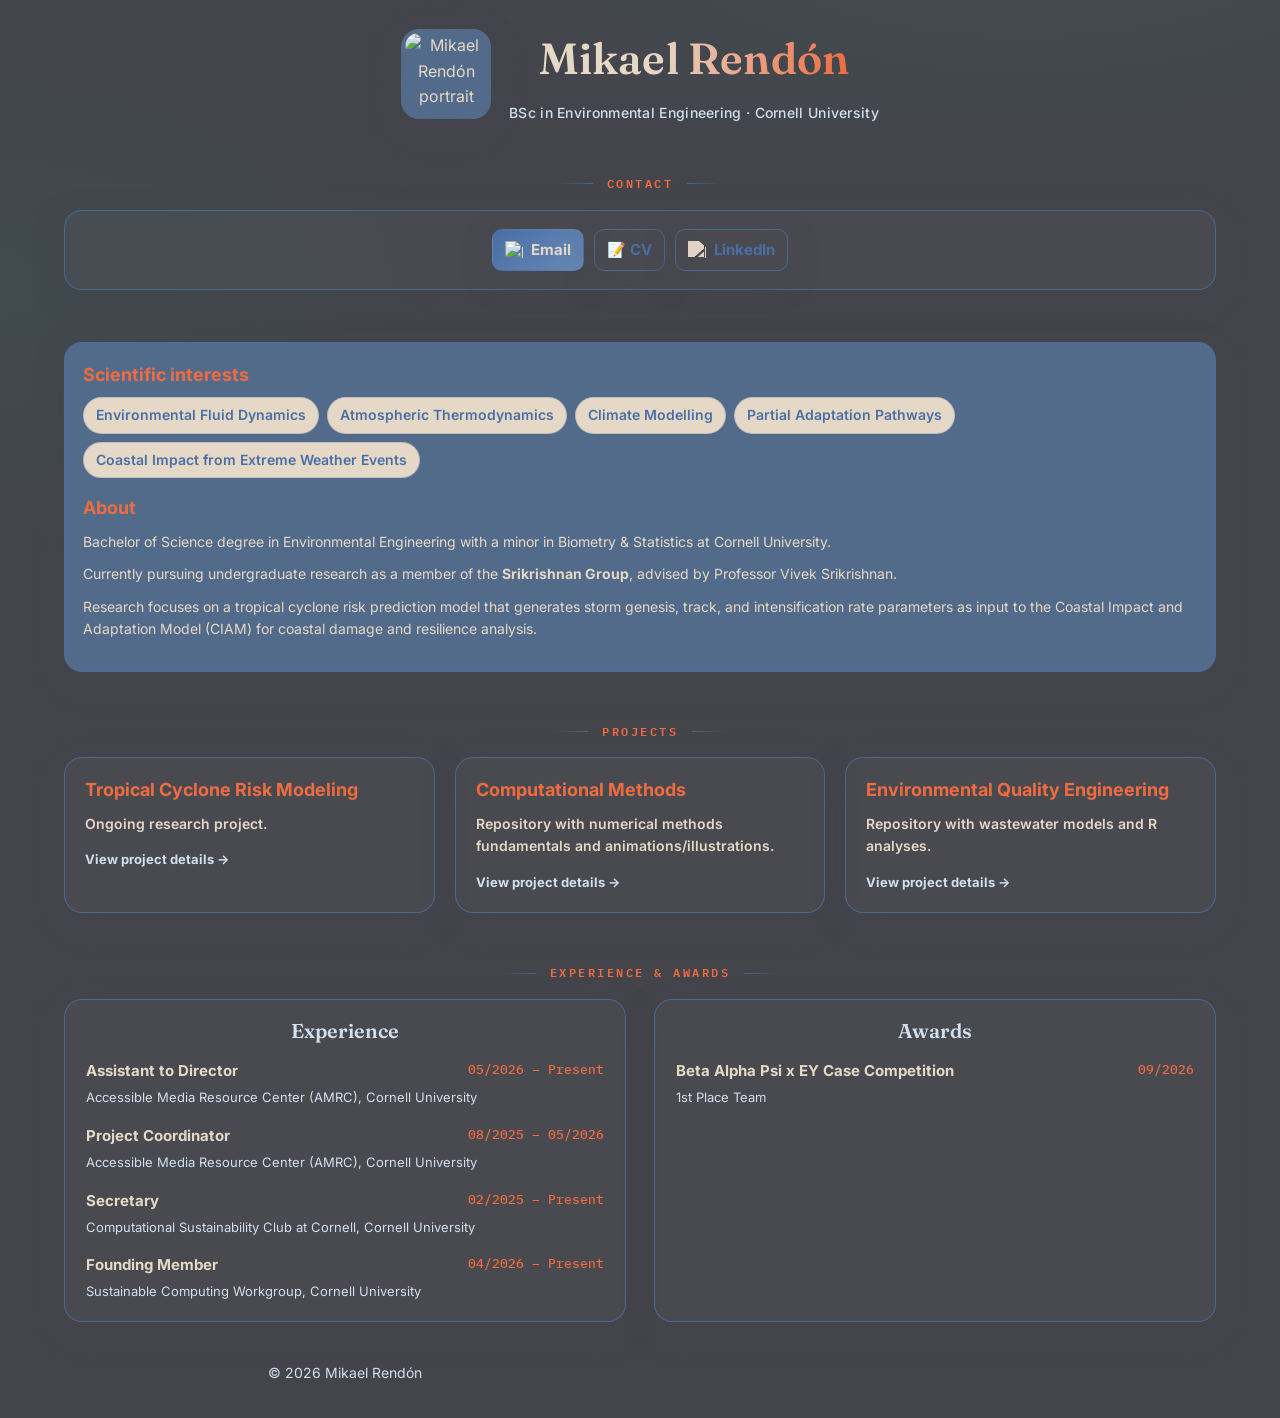
==== index.html @ 7867402b "updated file names and cleared old/useless docs" ====
<!DOCTYPE html>
<html lang="en">
<head>
  <meta charset="utf-8" />
  <meta name="viewport" content="width=device-width, initial-scale=1" />
  <title>Mikael M. Rendón | Resume</title>
  <meta name="description" content="Environmental engineering student at Cornell University focused on environmental systems analysis, data-driven risk modeling, and applied sustainability work." />
  <meta name="theme-color" content="#4a6fa5" media="(prefers-color-scheme: light)">
  <meta name="theme-color" content="#44444b" media="(prefers-color-scheme: dark)">
  <meta property="og:title" content="Mikael M. Rendón | Resume" />
  <meta property="og:description" content="Environmental Engineering student at Cornell University." />
  <meta property="og:type" content="website" />
  <meta property="og:image" content="tile_cayuga.jpg" />
  <link rel="icon" href="data:image/svg+xml,%3Csvg xmlns='http://www.w3.org/2000/svg' viewBox='0 0 100 100'%3E%3Ctext y='0.9em' font-size='82'%3EM%3C/text%3E%3C/svg%3E">

  <link rel="preconnect" href="https://fonts.googleapis.com">
  <link rel="preconnect" href="https://fonts.gstatic.com" crossorigin>
  <link href="https://fonts.googleapis.com/css2?family=Fraunces:opsz,wght@9..144,400;9..144,500;9..144,600&family=Inter:wght@300;400;500;600;800&family=IBM+Plex+Mono:wght@400;500&display=swap" rel="stylesheet">

  <style>
    :root{
      --slate-blue:#4a6fa5;
      --peach:#ef6c41;
      --cream:#e6d8c7;
      --dusty-blue:#d1dfef;
      --graphite:#44444b;
      --bg:var(--graphite);
      --text:var(--cream);
      --muted:var(--dusty-blue);
      --brand:var(--slate-blue);
      --brand-2:var(--peach);
      --gold:var(--peach);
      --card:#536b8b;
      --shadow:0 10px 30px rgba(68,68,75,.45);
      --border:rgba(74,111,165,.8);
      --serif:'Fraunces', Georgia, serif;
      --mono:'IBM Plex Mono', ui-monospace, Menlo, Consolas, monospace;
    }
    *{box-sizing:border-box}
    html{scroll-behavior:smooth}
    body{
      margin:0;
      background:
        radial-gradient(1200px 600px at 80% -10%, rgba(20,184,166,.08), transparent 60%),
        radial-gradient(800px 500px at 0% 20%, rgba(13,148,136,.08), transparent 60%),
        var(--bg);
      color:var(--text);
      font:16px/1.6 'Inter', system-ui, -apple-system, Segoe UI, Roboto, Helvetica, Arial;
    }
    a{color:var(--brand); text-decoration:none; font-weight:600; transition:color .2s ease}
    a:hover{text-decoration:underline; color:var(--slate-blue)}
    .wrap{max-width:1200px; margin:0 auto; padding:24px}

    .skip-link{
      position:absolute; left:12px; top:-48px;
      background:var(--gold); color:#062c2c; font-weight:700;
      padding:10px 16px; border-radius:8px; z-index:100;
      transition:top .2s ease;
    }
    .skip-link:focus{top:12px}

    :focus-visible{outline:2px solid var(--slate-blue); outline-offset:3px; border-radius:4px}

    @media (prefers-reduced-motion: reduce){
      html{scroll-behavior:auto}
      *{animation-duration:.01ms !important; animation-iteration-count:1 !important; transition-duration:.01ms !important;}
    }

    /* ===== Header ===== */
    header{
      display:flex;
      justify-content:center;
      align-items:center;
      margin-bottom:28px;
      text-align:center;
    }
    .brand{
      display:flex;
      align-items:center;
      gap:18px;
      flex-wrap:wrap;
      justify-content:center;
    }
    .brand img{
      width:90px;
      height:90px;
      border-radius:18px;
      object-fit:contain;
      background:var(--card);
      box-shadow:var(--shadow);
      padding:4px;
    }
    h1{
      font-family:var(--serif);
      font-size:clamp(30px,3.4vw,46px);
      margin:0;
      font-weight:600;
      letter-spacing:.2px;
      background:linear-gradient(100deg, var(--text) 40%, var(--brand-2) 90%);
      -webkit-background-clip:text;
      background-clip:text;
      -webkit-text-fill-color:transparent;
    }
    .sub{
      margin:8px 0 0;
      color:var(--muted);
      font-weight:500;
      font-size:14px;
      letter-spacing:.3px;
    }

    /* ===== Buttons / links ===== */
    nav{
      display:flex;
      gap:10px;
      flex-wrap:wrap;
      white-space:nowrap;
      justify-content:center;
    }
    .btn{
      display:inline-flex;
      align-items:center;
      gap:8px;
      padding:8px 12px;
      border-radius:10px;
      border:1px solid transparent;
      background:linear-gradient(135deg, var(--slate-blue), #6888b5);
      color:var(--cream);
      font-weight:700;
      box-shadow:var(--shadow);
      font-size:15px;
      transition:transform .2s ease, box-shadow .2s ease, filter .2s ease, background .2s ease;
    }
    .btn:hover{ transform:translateY(-2px); text-decoration:none; filter:brightness(1.08); box-shadow:0 14px 30px rgba(74,111,165,.35); }
    .btn.secondary{
      background:transparent;
      color:var(--brand);
      border:1px solid rgba(74,111,165,.8);
    }
    .btn.secondary:hover{background:rgba(74,111,165,.18)}
    .icon{
      width:18px;
      height:18px;
      display:inline-block;
      vertical-align:middle;
    }
    .linkedin-icon{
      width:18px;
      height:18px;
      filter:brightness(0) saturate(100%) invert(88%) sepia(13%) saturate(258%) hue-rotate(348deg) brightness(97%) contrast(88%);
    }
    .cornell-badge{width:20px; height:20px; display:inline-block}
    .cornell-badge svg{display:block}

    /* ===== Section headings ===== */
    h2{
      font:600 12px/1.3 var(--mono), monospace;
      margin:0 0 18px;
      letter-spacing:2.5px;
      text-transform:uppercase;
      color:var(--gold);
      text-align:center;
      display:flex;
      align-items:center;
      justify-content:center;
      gap:14px;
    }
    h2::before, h2::after{
      content:'';
      height:1px;
      width:36px;
      background:linear-gradient(90deg, transparent, var(--border));
    }
    h2::after{ background:linear-gradient(90deg, var(--border), transparent); }

    section{margin-top:52px; scroll-margin-top:90px}

    /* ===== Cards ===== */
    .card{
      background:rgba(255,255,255,.03);
      border:1px solid var(--border);
      border-radius:18px;
      padding:18px 20px;
      box-shadow:var(--shadow);
      text-align:center;
      transition:transform .35s ease, border-color .35s ease, box-shadow .35s ease;
    }

    /* ===== Scroll-reveal ===== */
    .reveal{
      opacity:0;
      transform:translateY(18px);
      transition:opacity .7s ease, transform .7s ease;
    }
    .reveal.is-visible{ opacity:1; transform:translateY(0); }

    /* ===== Sticky section nav ===== */
    .quicknav{
      position:fixed; top:16px; left:50%; z-index:50;
      display:flex; justify-content:center; gap:4px;
      flex-wrap:wrap;
      max-width:min(92vw, 620px);
      padding:10px 14px;
      border-radius:999px;
      background:rgba(6,44,44,.7);
      backdrop-filter:blur(10px);
      -webkit-backdrop-filter:blur(10px);
      border:1px solid var(--border);
      box-shadow:var(--shadow);
      opacity:0;
      transform:translate(-50%,-14px);
      transition:opacity .3s ease, transform .3s ease;
      pointer-events:none;
    }
    .quicknav.is-shown{ opacity:1; transform:translate(-50%,0); pointer-events:auto; }
    .quicknav a{
      font:600 12px/1 'Inter', sans-serif;
      color:var(--muted);
      padding:8px 12px;
      border-radius:999px;
      transition:background .2s ease, color .2s ease;
      text-decoration:none;
    }
    .quicknav a:hover, .quicknav a:focus-visible{
      background:rgba(74,111,165,.22);
      color:var(--text);
      text-decoration:none;
    }

    .back-to-top{
      position:fixed; right:20px; bottom:20px; z-index:50;
      width:44px; height:44px;
      display:flex; align-items:center; justify-content:center;
      border-radius:50%;
      background:linear-gradient(180deg, var(--brand), var(--brand-2));
      color:#fff; font-size:18px;
      box-shadow:var(--shadow);
      border:none; cursor:pointer;
      opacity:0; transform:translateY(10px) scale(.9);
      transition:opacity .3s ease, transform .3s ease;
      pointer-events:none;
    }
    .back-to-top.is-shown{ opacity:1; transform:translateY(0) scale(1); pointer-events:auto; }
    .back-to-top:hover{ filter:brightness(1.1) }

    /* ===== Main layout (hero) ===== */
    .hero{
      display:grid;
      grid-template-columns:1fr 1fr;
      gap:32px;
      align-items:stretch;
      margin-top:30px;
    }
    .figure{
      border-radius:22px;
      overflow:hidden;
      box-shadow:var(--shadow);
      border:1px solid var(--border);
    }
    .figure img{
      width:100%;
      height:100%;
      object-fit:cover;
      display:block;
      transition:transform .6s ease;
    }
    .figure:hover img{ transform:scale(1.04); }

    .info-card{
      background:var(--card);
      border-radius:18px;
      padding:18px 18px 20px;
      box-shadow:var(--shadow);
      display:flex;
      flex-direction:column;
      gap:16px;
      border:1px solid var(--border);
    }
    .info-card h3{
      margin:0 0 8px;
      color:var(--peach);
      font-weight:700;
      font-size:18px;
    }
    .keyword-list{
      display:flex;
      flex-wrap:wrap;
      gap:8px;
    }
    .pill{
      padding:6px 12px;
      border-radius:999px;
      background:var(--cream);
      color:var(--slate-blue);
      font-weight:600;
      font-size:14px;
      border:1px solid rgba(74,111,165,.25);
      transition:background .2s ease, transform .2s ease;
    }
    .pill:hover{ background:#f6efe8; transform:translateY(-1px); }
    .about-text p{
      margin:0 0 10px;
      font-size:14px;
      color:var(--cream);
    }

    /* ===== Publications block ===== */
    .pub-list{
      list-style:none;
      padding:0;
      margin:0;
      display:flex;
      flex-direction:column;
      gap:16px;
      text-align:left;
    }
    .pub-item{
      padding:14px 16px;
      border-radius:14px;
      background:rgba(255,255,255,.02);
      border:1px dashed var(--border);
      transition:border-color .25s ease, background .25s ease;
    }
    .pub-item:hover, .cv-item:hover{
      border-color:rgba(74,111,165,.8);
      background:rgba(74,111,165,.08);
    }
    .cv-top{
      display:flex;
      justify-content:space-between;
      gap:12px;
      flex-wrap:wrap;
    }
    .cv-role{
      font-weight:700;
      font-size:15px;
    }
    .cv-date{
      color:var(--gold);
      font-size:12.5px;
      font-weight:500;
      font-family:var(--mono);
      white-space:nowrap;
    }
    .cv-org{
      margin-top:4px;
      font-size:13px;
      color:var(--muted);
    }
    .cv-title{
      margin-top:8px;
      font-weight:600;
      font-size:14px;
    }
    .cv-note{
      margin-top:6px;
      font-size:13px;
      word-break:break-all;
    }

    .footer{
      text-align:center;
      margin:40px 0 10px;
      color:var(--muted);
      font-size:14px;
    }

    /* ===== Experience & Awards two-column layout ===== */
    .cv-grid{
      display:grid;
      grid-template-columns:1fr 1fr;
      gap:28px;
      margin-top:16px;
    }
    .cv-section{
      background:rgba(255,255,255,.03);
      border:1px solid var(--border);
      border-radius:18px;
      padding:18px 20px;
      box-shadow:var(--shadow);
      transition:border-color .35s ease;
    }
    .cv-section:hover{ border-color:rgba(74,111,165,.9); }
    .cv-list{
      list-style:none;
      padding:0;
      margin:0;
      display:flex;
      flex-direction:column;
      gap:14px;
    }
    .cv-item{
      padding:8px 10px;
      margin:-8px -10px;
      border-radius:12px;
      border:1px solid transparent;
      transition:border-color .25s ease, background .25s ease;
    }
    .subhead{
      margin:0 0 14px;
      font-family:var(--serif);
      font:600 20px/1.3 var(--serif);
      color:var(--muted);
      text-align:center;
    }

    .avatar{
      width:92px;
      height:92px;
      border-radius:50%;
      display:flex;
      align-items:center;
      justify-content:center;
      background:linear-gradient(135deg, var(--slate-blue), rgba(74,111,165,.7));
      color:var(--cream);
      font-family:var(--serif);
      font-size:42px;
      font-weight:700;
      box-shadow:var(--shadow);
      border:1px solid rgba(74,111,165,.8);
    }
    .contact-detail{
      margin-top:18px;
      font-size:14px;
      color:var(--muted);
      text-align:center;
    }
    .resume-row{
      display:flex;
      justify-content:space-between;
      gap:16px;
      align-items:flex-start;
      flex-wrap:wrap;
      margin-bottom:10px;
    }
    .resume-row strong{ color:var(--text); }
    .resume-list{
      margin:0;
      padding-left:20px;
      color:var(--text);
    }
    .resume-list li{ margin:8px 0; }
    .project-grid{
      display:grid;
      grid-template-columns:repeat(auto-fit, minmax(min(100%, 280px), 1fr));
      gap:20px;
    }
    .project-card{
      display:block;
      background:rgba(255,255,255,.03);
      border:1px solid var(--border);
      border-radius:18px;
      padding:18px 20px;
      box-shadow:var(--shadow);
      text-align:left;
      color:var(--text);
      text-decoration:none;
      transition:border-color .25s ease, background .25s ease;
    }
    .project-card:hover, .project-card:focus-visible{
      border-color:var(--slate-blue);
      background:rgba(74,111,165,.08);
      color:var(--text);
      text-decoration:none;
    }
    .project-card h3{
      margin:0 0 8px;
      color:var(--peach);
      font-size:18px;
    }
    .project-card p{
      margin:0;
      color:var(--cream);
      font-size:14px;
    }
    .project-card .project-link{
      display:inline-block;
      margin-top:14px;
      color:var(--dusty-blue);
      font-size:13px;
      font-weight:700;
    }
    .mini-tag{
      display:inline-block;
      padding:6px 10px;
      border-radius:999px;
      background:rgba(74,111,165,.18);
      color:var(--slate-blue);
      border:1px solid rgba(74,111,165,.6);
      font-size:12px;
      font-weight:700;
      letter-spacing:.08em;
      text-transform:uppercase;
      margin-bottom:8px;
    }

    @media (max-width:900px){
      .hero{grid-template-columns:1fr}
      .cv-top{flex-direction:column}
      .cv-grid{grid-template-columns:1fr}
      .resume-row{flex-direction:column; align-items:flex-start}
    }
  </style>
</head>

<body>
  <a class="skip-link" href="#main">Skip to content</a>

  <nav class="quicknav" id="quicknav" aria-label="Section navigation">
    <a href="#top">Top</a>
    <a href="#contact">Contact</a>
    <a href="#about">About</a>
    <a href="#projects">Projects</a>
    <!--<a href="#publications">Publications</a>-->
    <a href="#cv">Experience</a>
    <!--<a href="#talks">Talks</a>-->
  </nav>

  <div class="wrap" id="main">

    <!-- Centered header -->
    <header id="top">
      <div class="brand">
        <img src="tile_nola.jpg" alt="Mikael Rendón portrait">
        <div>
          <h1>Mikael Rendón</h1>
          <p class="sub">
            BSc in Environmental Engineering · Cornell University
          </p>
        </div>
      </div>
    </header>

    <!-- Contact & useful links -->
    <section aria-label="Contact and useful links" id="contact">
      <h2>Contact</h2>
      <div class="card">
        <nav>
          <a class="btn" href="mailto:mm3446@cornell.edu">
            <img class="icon" src="https://cdn.simpleicons.org/gmail/FFFFFF" alt="Email"> Email
          </a>
          <a class="btn secondary" href="./MikaelMRendon_Resume2026.pdf.pdf" target="_blank" rel="noopener">📝 CV</a>
          <!--<a class="btn secondary" href="https://scholar.google.com/citations?user=1HS5D3MAAAAJ&hl=en" target="_blank" rel="noopener">
            <img class="icon" src="https://cdn.simpleicons.org/googlescholar/0d9488" alt="Scholar"> Scholar-->
          </a>
          <!--<a class="btn secondary" href="https://orcid.org/0000-0002-5926-7119" target="_blank" rel="noopener">
            <img class="icon" src="https://cdn.simpleicons.org/orcid/A6CE39" alt="ORCID"> ORCID-->
          </a>
          <a class="btn secondary" href="https://www.linkedin.com/in/mikael-rendon-625943254/" target="_blank" rel="noopener">
            <img class="linkedin-icon" src="https://cdn.jsdelivr.net/npm/simple-icons@v9/icons/linkedin.svg" alt="LinkedIn"> LinkedIn
          </a>
        
</nav>
      </div>
    </section>

    <section class="reveal" id="about">
      <div class="info-card">
        <div>
          <h3> Scientific interests</h3>
          <div class="keyword-list">
            <span class="pill">Environmental Fluid Dynamics</span>
            <span class="pill">Atmospheric Thermodynamics</span>
            <span class="pill">Climate Modelling</span>
            <span class="pill">Partial Adaptation Pathways</span>
            <span class="pill">Coastal Impact from Extreme Weather Events</span>
          </div>
        </div>

        <div class="about-text">
          <h3> About</h3>
          <p>
            Bachelor of Science degree in Environmental Engineering with a minor in Biometry & Statistics at Cornell University.
          </p>
          <p>
            Currently pursuing undergraduate research as a member of the
            <strong>Srikrishnan Group</strong>, advised by Professor Vivek Srikrishnan.
          </p>
          <p>
            Research focuses on a tropical cyclone risk prediction model that 
            generates storm genesis, track, and intensification rate parameters as input 
            to the Coastal Impact and Adaptation Model (CIAM) for coastal damage and resilience analysis.
          </p>
        </div>
      </div>
    </section>

    <section class="reveal" id="projects">
      <h2>Projects</h2>
      <div class="project-grid">
        <a class="project-card" href="projects/tropical-cyclone-risk-modeling.html">
          <h3>Tropical Cyclone Risk Modeling</h3>
          <p>Ongoing research project.</p>
          <span class="project-link">View project details →</span>
        </a>
        <a class="project-card" href="projects/computational-methods.html">
          <h3>Computational Methods</h3>
          <p>Repository with numerical methods fundamentals and animations/illustrations.</p>
          <span class="project-link">View project details →</span>
        </a>
        <a class="project-card" href="projects/environmental-quality-engineering.html">
          <h3>Environmental Quality Engineering</h3>
          <p>Repository with wastewater models and R analyses.</p>
          <span class="project-link">View project details →</span>
        </a>
      </div>
    </section>

    <!-- 📚 Publications (Full width) -->
    <!--<section class="reveal" id="publications">
      <h2>Publications</h2>
      <div class="card">
        <ul class="pub-list">

          <li class="pub-item">
            <div class="cv-top">
              <span class="cv-role">Published — Journal of Physical Oceanography </span>
              <span class="cv-date">03/2026</span>
            </div>
            <div class="cv-org">AMS · JPO</div>
            <div class="cv-title">
              Formation and evolution of turbulence in convectively unstable internal solitary waves of depression
              shoaling over gentle slopes in the South China Sea
            </div>
            <div class="cv-note">
              <a href="https://doi.org/10.1175/JPO-D-24-0181.1" target="_blank" rel="noopener">
                https://doi.org/10.1175/JPO-D-24-0181.1
              </a>
            </div>
          </li>

          <li class="pub-item">
            <div class="cv-top">
              <span class="cv-role">Published — Ocean Dynamics</span>
              <span class="cv-date">04/2026</span>
            </div>
            <div class="cv-org">Ocean Dynamics · Springer Nature</div>
            <div class="cv-title">
              Eulerian and Lagrangian characterization of a high-amplitude convectively unstable
              shoaling internal solitary wave
            </div>
            <div class="cv-note">
              <a href="https://link.springer.com/article/10.1007/s10236-026-01805-8" target="_blank" rel="noopener">
                https://doi.org/10.1007/s10236-026-01805-8
              </a>
            </div>
          </li>

          <li class="pub-item">
            <div class="cv-top">
              <span class="cv-role">Published — Cornell Theses and Dissertations</span>
              <span class="cv-date">05/2026</span>
            </div>
            <div class="cv-org">Cornell eCommons Library · Proquest</div>
            <div class="cv-title">
            Subsurface instabilities as pathways to turbulence formation and transport within internal solitary waves of depression shoaling over gentle slopes
	    </div>
            <div class="cv-note">
              <a href="https://www.proquest.com/docview/3355068618/240021914AF4591PQ/1?accountid=16330&sourcetype=Dissertations%20&%20Theses" target="_blank" rel="noopener">
                https://www.proquest.com/docview/3355068618/240021914AF4591PQ/1?accountid=16330&sourcetype=Dissertations%20&%20Theses
              </a>
            </div>
          </li>

        </ul>
      </div>
    </section>-->
    
    <!-- ===================== EXPERIENCE & AWARDS ===================== -->
    <section id="cv" class="reveal">
     <h2>Experience &amp; Awards</h2>

      <div class="cv-grid">

        <!-- EXPERIENCE (LEFT) -->
        <div class="cv-section" id="experience">
          <h3 class="subhead">Experience</h3>
          <ul class="cv-list">

            <li class="cv-item">
              <div class="cv-top">
                <span class="cv-role">Assistant to Director</span>
                <span class="cv-date">05/2026 – Present</span>
              </div>
              <div class="cv-org">
                Accessible Media Resource Center (AMRC), Cornell University
              </div>
            </li>

            <li class="cv-item">
              <div class="cv-top">
                <span class="cv-role">Project Coordinator</span>
                <span class="cv-date">08/2025 – 05/2026</span>
              </div>
              <div class="cv-org">
                Accessible Media Resource Center (AMRC), Cornell University
              </div>
            </li>

            <li class="cv-item">
              <div class="cv-top">
                <span class="cv-role">Secretary</span>
                <span class="cv-date">02/2025 – Present</span>
              </div>
              <div class="cv-org">Computational Sustainability Club at Cornell, Cornell University</div>
            </li>

            <li class="cv-item">
              <div class="cv-top">
                <span class="cv-role">Founding Member</span>
                <span class="cv-date">04/2026 – Present</span>
              </div>
              <div class="cv-org">Sustainable Computing Workgroup, Cornell University</div>
            </li>
          </ul>
        </div>

        <!-- AWARDS (RIGHT) -->
        <div class="cv-section" id="awards">
          <h3 class="subhead">Awards</h3>
          <ul class="cv-list">

              <li class="cv-item">
              <div class="cv-top">
                <span class="cv-role">Beta Alpha Psi x EY Case Competition </span>
                <span class="cv-date">09/2026</span>
              </div>
              <div class="cv-org">1st Place Team</div>
            </li>
          </ul>
        </div>

      </div>
    </section>
    
    <!-- PRESENTATIONS (span both columns) -->
    
<!--<div class="cv-section span-2 reveal" id="talks" style="margin-top:24px;">
  <h3 class="subhead">Invited Talks &amp; Conference Presentations</h3>

  <ul class="cv-list">

    <li class="cv-item">
      <div class="cv-top">
        <span class="cv-role">
          Presentation — 16th Graduate Research Symposium, CEE, Cornell University
        </span>
        <span class="cv-date">03/2026</span>
      </div>
      <div class="cv-org">Ithaca, N.Y., USA</div>
    </li>

    <li class="cv-item">
      <div class="cv-top">
        <span class="cv-role">
          Poster — American Geophysical Union, Ocean Sciences Meeting
        </span>
        <span class="cv-date">02/2026</span>
      </div>
      <div class="cv-org">Glasgow, Scotland, UK</div>
      <div class="cv-note">Session PS24C-1754</div>
    </li>

    <li class="cv-item">
      <div class="cv-top">
        <span class="cv-role">
          Invited Talk — Interinstitutional Postgraduate Program NKUA–HCMR
        </span>
        <span class="cv-date">07/2024</span>
      </div>
      <div class="cv-org">Department of Physics, Athens, Greece</div>
      <div class="cv-note">
        “Pathways to turbulence formation in high-amplitude internal solitary waves of
        depression shoaling over gentle slopes.”
        <a href="https://oceanography.geol.uoa.gr/anakoinoseis_kai_ekdiloseis/proboli_anakoinosis/prosklisi_se_seminario_yd_tilemachos_mpolioydakis/"
           target="_blank" rel="noopener">Announcement link</a>
      </div>
    </li>

    <li class="cv-item">
      <div class="cv-top">
        <span class="cv-role">
          Poster — Fluid Dynamics of Sustainability and the Environment (FDSE)
        </span>
        <span class="cv-date">05/2024</span>
      </div>
      <div class="cv-org">École Polytechnique, Paris, France</div>
      <div class="cv-note">
        <a href="http://fdse.org" target="_blank" rel="noopener">fdse.org</a>
      </div>
    </li>

    <li class="cv-item">
      <div class="cv-top">
        <span class="cv-role">
          Poster — American Geophysical Union, Ocean Sciences Meeting
        </span>
        <span class="cv-date">02/2024</span>
      </div>
      <div class="cv-org">New Orleans, Louisiana, USA</div>
      <div class="cv-note">
        <a href="https://agu.confex.com/agu/OSM24/meetingapp.cgi/Person/1469507"
           target="_blank" rel="noopener">AGU profile</a>
      </div>
    </li>

    <li class="cv-item">
      <div class="cv-top">
        <span class="cv-role">
          Presentation — APS DFD 76th Annual Meeting
        </span>
        <span class="cv-date">11/2023</span>
      </div>
      <div class="cv-org">Washington, D.C., USA</div>
      <div class="cv-note">
        <a href="https://meetings.aps.org/Meeting/DFD23/Session/T44"
           target="_blank" rel="noopener">Session T44</a>
      </div>
    </li>

    <li class="cv-item">
      <div class="cv-top">
        <span class="cv-role">
          Presentation — APS DFD 75th Annual Meeting
        </span>
        <span class="cv-date">11/2022</span>
      </div>
      <div class="cv-org">Indianapolis, Indiana, USA</div>
      <div class="cv-note">
        <a href="https://meetings.aps.org/Meeting/DFD22/Session/L27.2"
           target="_blank" rel="noopener">Session L27.2</a>
      </div>
    </li>

    <li class="cv-item">
      <div class="cv-top">
        <span class="cv-role">
          Poster — 9th International Symposium on Stratified Flows
        </span>
        <span class="cv-date">08/2022</span>
      </div>
      <div class="cv-org">Cambridge, UK</div>
      <div class="cv-note">
        <a href="https://www.damtp.cam.ac.uk/events/issf2022/"
           target="_blank" rel="noopener">Conference page</a>
      </div>
    </li>

  </ul>
</div>-->

<div style="display:grid; grid-template-columns:1fr 1fr; gap:28px;">

       <!-- HPC --><!--
      <div class="cv-section" id="hpc" style="margin-top:20px;">
        <h3 class="subhead">Approved High-Performance-Computing Proposals</h3>
        <ul class="cv-list">

          <li class="cv-item">
            <span class="cv-date">09/2024</span>
            <div class="cv-role">
              Maximize Project — NSF supported ACCESS Allocations (USA)
            </div>
            <div class="cv-org">Role: Co-PI</div>
            <div class="cv-note">Amount: 6.5M Service Units</div>
          </li>

          <li class="cv-item">
            <span class="cv-date">03/2021</span>
            <div class="cv-role">
              Preparation/Development Projects — GRNET HPC System A.R.I.S. (Greece)
            </div>
            <div class="cv-org">Role: Co-PI</div>
            <div class="cv-note">Amount: 200K Service Units</div>
          </li>

        </ul>
      </div>
-->
      <!-- TRAINING --><!--
      <div class="cv-section" id="training" style="margin-top:20px;">
        <h3 class="subhead">Additional Training</h3>
        <ul class="cv-list">

          <li class="cv-item">
            <span class="cv-date">05/2024</span>
            <div class="cv-role">
              Fluid Dynamics of Sustainability and the Environment — Summer School
            </div>
            <div class="cv-org">École Polytechnique, Paris, France</div>
            <div class="cv-note">
              <a href="http://fdse.org" target="_blank" rel="noopener">http://fdse.org</a>
            </div>
          </li>

          <li class="cv-item">
            <span class="cv-date">12/2020</span>
            <div class="cv-role">Efficient Use of HPC Systems</div>
            <div class="cv-org">GRNET PRACE Training Center</div>
          </li>

          <li class="cv-item">
            <span class="cv-date">11/2020</span>
            <div class="cv-role">Introduction to Parallel Programming</div>
            <div class="cv-org">GRNET PRACE Training Center</div>
          </li>

          <li class="cv-item">
            <span class="cv-date">10/2018</span>
            <div class="cv-role">Hellenic Physics Union Summer School</div>
            <div class="cv-org">Aegina, Greece</div>
          </li>

          <li class="cv-item">
            <span class="cv-date">07/2018</span>
            <div class="cv-role">
              25th Summer School-Conference: Dynamical Systems &amp; Complexity
            </div>
            <div class="cv-org">NCSR Demokritos · Athens, Greece</div>
          </li>

        </ul>
      </div>
    </div>
  </section>-->
  
  <!-- =================== END CV GRID =================== -->



    <footer class="footer">
      © <span id="year-span">2025</span> Mikael Rendón
    </footer>
  </div>

  <button class="back-to-top" id="back-to-top" aria-label="Back to top" title="Back to top">↑</button>

  <script>
    const y = new Date().getFullYear();
    const span = document.getElementById('year-span');
    if (span) span.textContent = y;

    // Scroll-triggered reveal for sections
    const revealEls = document.querySelectorAll('.reveal');
    if ('IntersectionObserver' in window && revealEls.length){
      const io = new IntersectionObserver((entries) => {
        entries.forEach(entry => {
          if (entry.isIntersecting){
            entry.target.classList.add('is-visible');
            io.unobserve(entry.target);
          }
        });
      }, { threshold: 0.12, rootMargin: '0px 0px -60px 0px' });
      revealEls.forEach(el => io.observe(el));
    } else {
      revealEls.forEach(el => el.classList.add('is-visible'));
    }

    // Sticky quick-nav + back-to-top: show once the reader scrolls past the header
    const quicknav = document.getElementById('quicknav');
    const backToTop = document.getElementById('back-to-top');
    const header = document.getElementById('top');
    const toggleChrome = () => {
      const past = window.scrollY > (header ? header.offsetHeight + 40 : 200);
      quicknav && quicknav.classList.toggle('is-shown', past);
      backToTop && backToTop.classList.toggle('is-shown', past);
    };
    toggleChrome();
    window.addEventListener('scroll', toggleChrome, { passive: true });

    backToTop && backToTop.addEventListener('click', () => {
      window.scrollTo({ top: 0, behavior: 'smooth' });
    });
  </script>
</body>
</html>
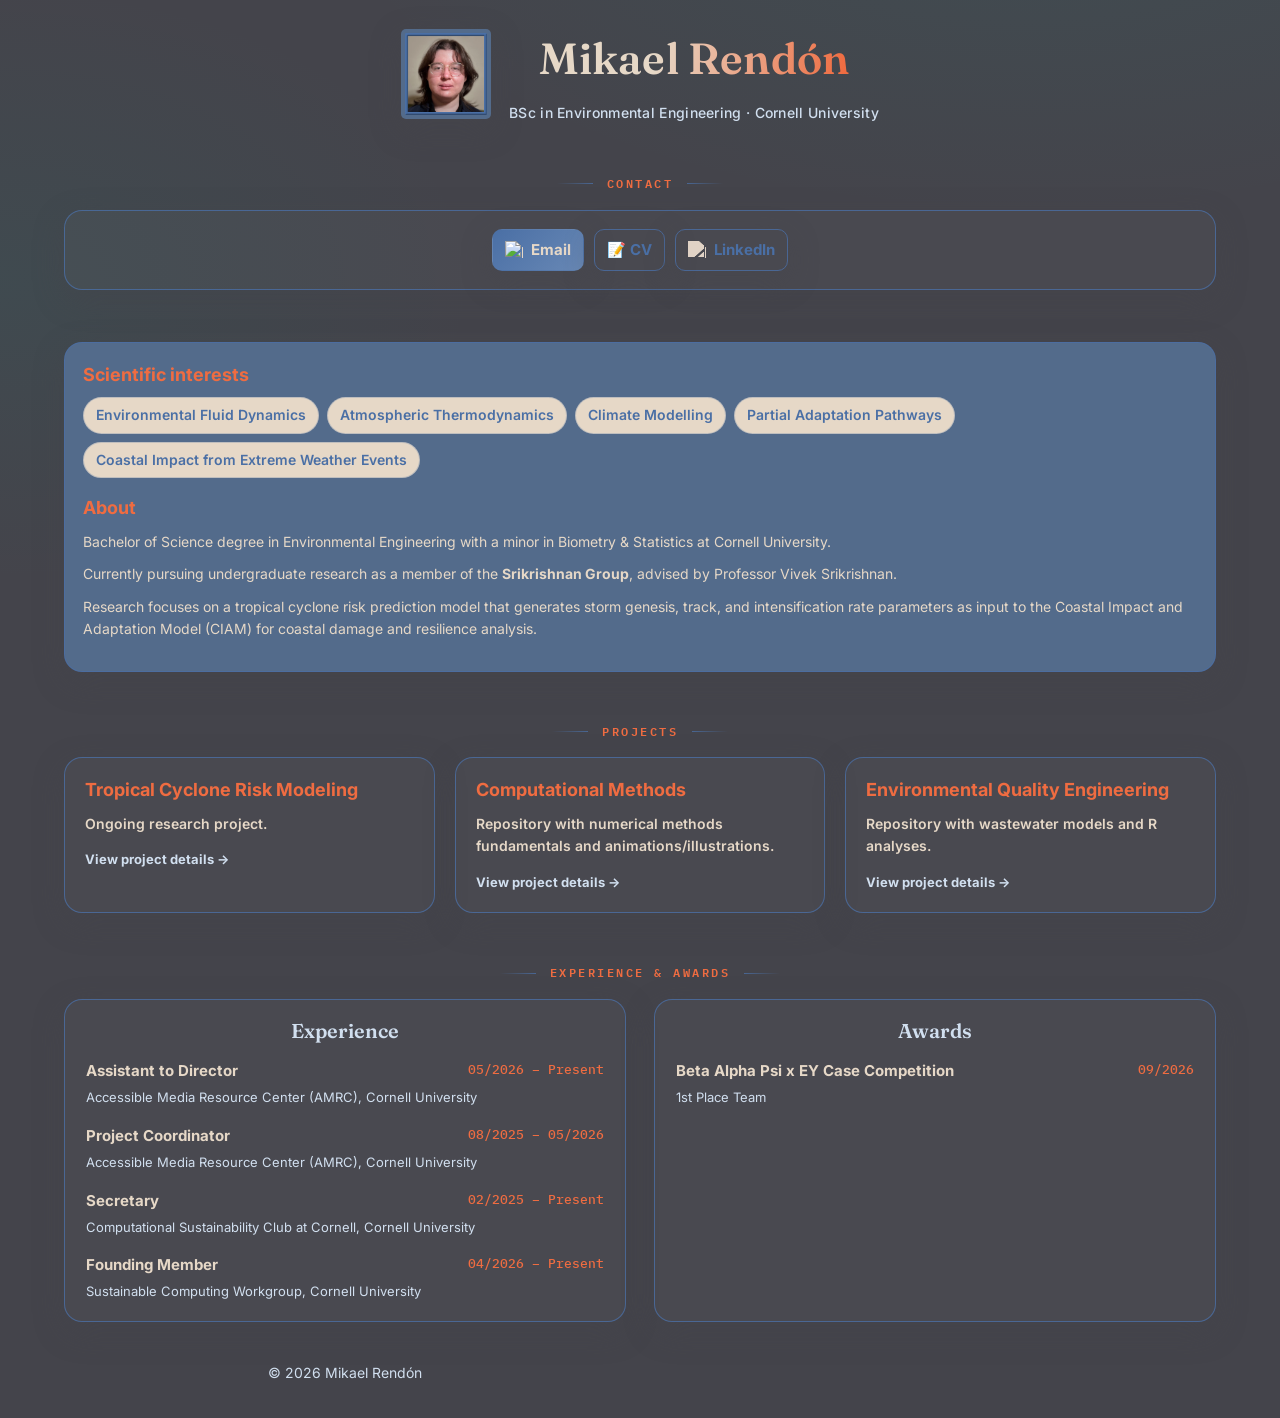
==== commit 6748969d: "updated file references" ====
--- a/index.html
+++ b/index.html
@@ -10,7 +10,7 @@
   <meta property="og:title" content="Mikael M. Rendón | Resume" />
   <meta property="og:description" content="Environmental Engineering student at Cornell University." />
   <meta property="og:type" content="website" />
-  <meta property="og:image" content="tile_cayuga.jpg" />
+  <meta property="og:image" content="headshot-square-border.png" />
   <link rel="icon" href="data:image/svg+xml,%3Csvg xmlns='http://www.w3.org/2000/svg' viewBox='0 0 100 100'%3E%3Ctext y='0.9em' font-size='82'%3EM%3C/text%3E%3C/svg%3E">
 
   <link rel="preconnect" href="https://fonts.googleapis.com">
@@ -84,7 +84,7 @@
     .brand img{
       width:90px;
       height:90px;
-      border-radius:18px;
+      border-radius:5px;
       object-fit:contain;
       background:var(--card);
       box-shadow:var(--shadow);
@@ -521,7 +521,7 @@
     <!-- Centered header -->
     <header id="top">
       <div class="brand">
-        <img src="tile_nola.jpg" alt="Mikael Rendón portrait">
+        <img src="headshot-square-border.png" alt="Mikael Rendón portrait">
         <div>
           <h1>Mikael Rendón</h1>
           <p class="sub">
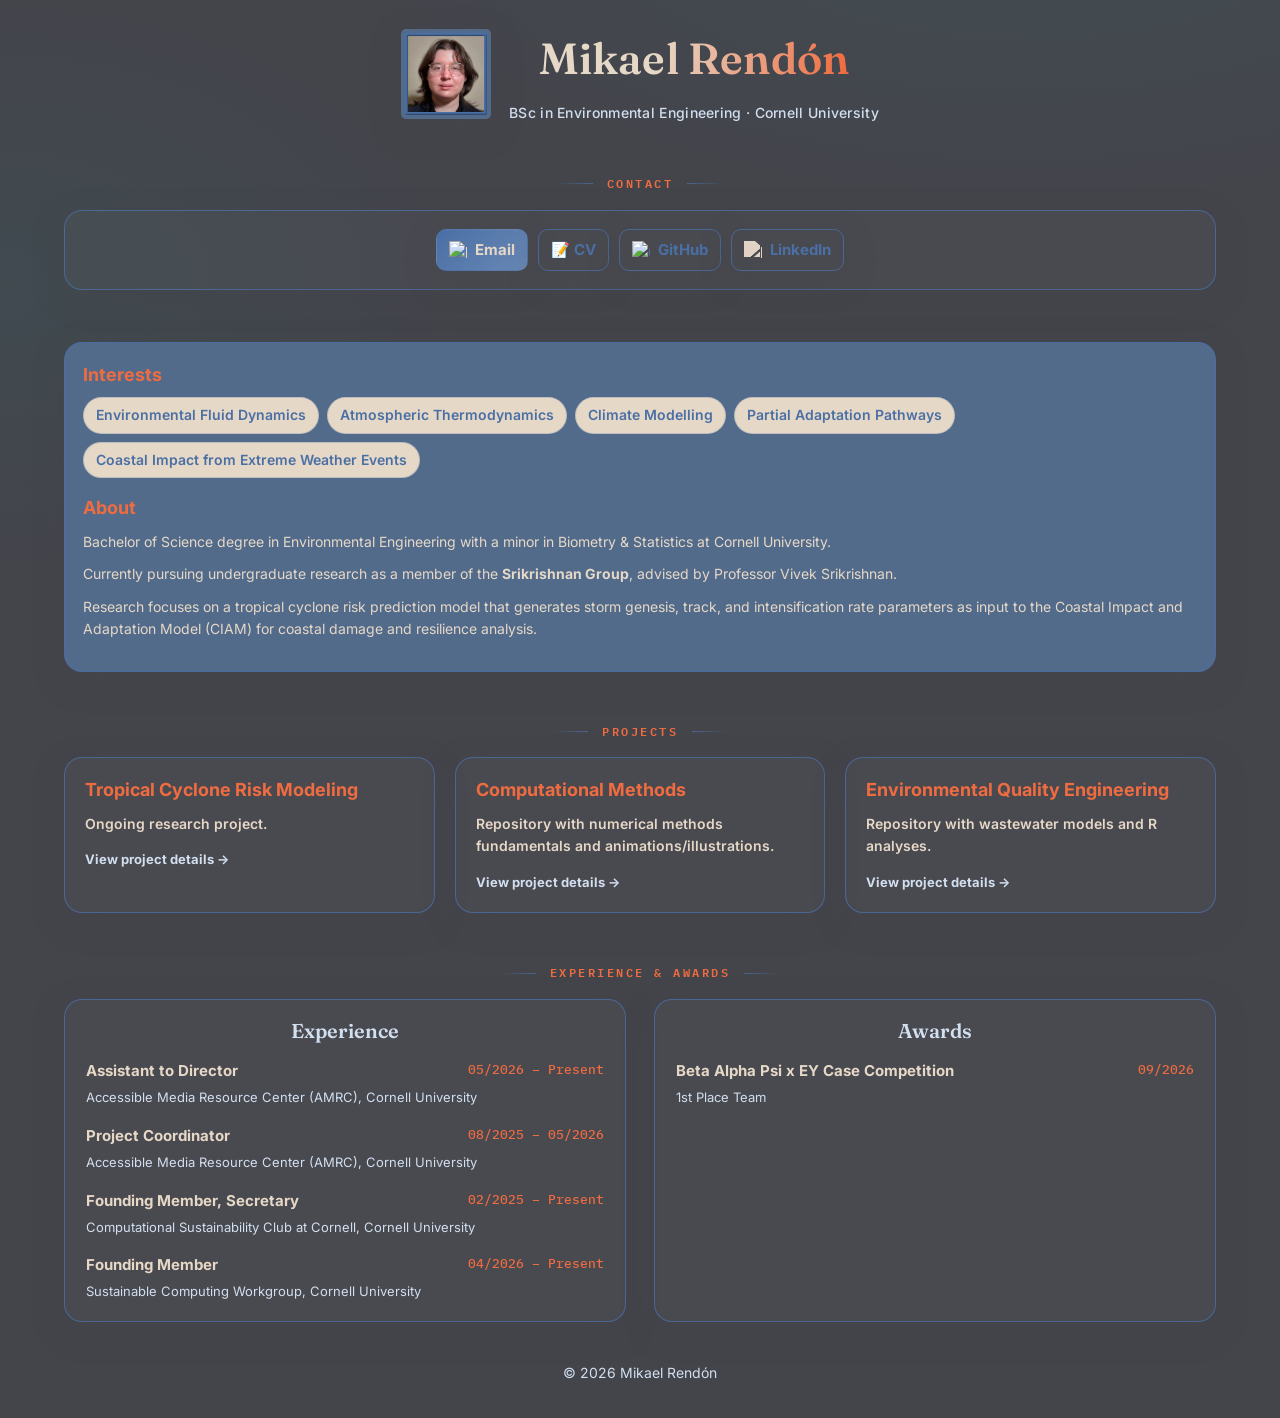
==== commit 52730fe4: "added github button and styles.css" ====
--- a/index.html
+++ b/index.html
@@ -16,491 +16,7 @@
   <link rel="preconnect" href="https://fonts.googleapis.com">
   <link rel="preconnect" href="https://fonts.gstatic.com" crossorigin>
   <link href="https://fonts.googleapis.com/css2?family=Fraunces:opsz,wght@9..144,400;9..144,500;9..144,600&family=Inter:wght@300;400;500;600;800&family=IBM+Plex+Mono:wght@400;500&display=swap" rel="stylesheet">
-
-  <style>
-    :root{
-      --slate-blue:#4a6fa5;
-      --peach:#ef6c41;
-      --cream:#e6d8c7;
-      --dusty-blue:#d1dfef;
-      --graphite:#44444b;
-      --bg:var(--graphite);
-      --text:var(--cream);
-      --muted:var(--dusty-blue);
-      --brand:var(--slate-blue);
-      --brand-2:var(--peach);
-      --gold:var(--peach);
-      --card:#536b8b;
-      --shadow:0 10px 30px rgba(68,68,75,.45);
-      --border:rgba(74,111,165,.8);
-      --serif:'Fraunces', Georgia, serif;
-      --mono:'IBM Plex Mono', ui-monospace, Menlo, Consolas, monospace;
-    }
-    *{box-sizing:border-box}
-    html{scroll-behavior:smooth}
-    body{
-      margin:0;
-      background:
-        radial-gradient(1200px 600px at 80% -10%, rgba(20,184,166,.08), transparent 60%),
-        radial-gradient(800px 500px at 0% 20%, rgba(13,148,136,.08), transparent 60%),
-        var(--bg);
-      color:var(--text);
-      font:16px/1.6 'Inter', system-ui, -apple-system, Segoe UI, Roboto, Helvetica, Arial;
-    }
-    a{color:var(--brand); text-decoration:none; font-weight:600; transition:color .2s ease}
-    a:hover{text-decoration:underline; color:var(--slate-blue)}
-    .wrap{max-width:1200px; margin:0 auto; padding:24px}
-
-    .skip-link{
-      position:absolute; left:12px; top:-48px;
-      background:var(--gold); color:#062c2c; font-weight:700;
-      padding:10px 16px; border-radius:8px; z-index:100;
-      transition:top .2s ease;
-    }
-    .skip-link:focus{top:12px}
-
-    :focus-visible{outline:2px solid var(--slate-blue); outline-offset:3px; border-radius:4px}
-
-    @media (prefers-reduced-motion: reduce){
-      html{scroll-behavior:auto}
-      *{animation-duration:.01ms !important; animation-iteration-count:1 !important; transition-duration:.01ms !important;}
-    }
-
-    /* ===== Header ===== */
-    header{
-      display:flex;
-      justify-content:center;
-      align-items:center;
-      margin-bottom:28px;
-      text-align:center;
-    }
-    .brand{
-      display:flex;
-      align-items:center;
-      gap:18px;
-      flex-wrap:wrap;
-      justify-content:center;
-    }
-    .brand img{
-      width:90px;
-      height:90px;
-      border-radius:5px;
-      object-fit:contain;
-      background:var(--card);
-      box-shadow:var(--shadow);
-      padding:4px;
-    }
-    h1{
-      font-family:var(--serif);
-      font-size:clamp(30px,3.4vw,46px);
-      margin:0;
-      font-weight:600;
-      letter-spacing:.2px;
-      background:linear-gradient(100deg, var(--text) 40%, var(--brand-2) 90%);
-      -webkit-background-clip:text;
-      background-clip:text;
-      -webkit-text-fill-color:transparent;
-    }
-    .sub{
-      margin:8px 0 0;
-      color:var(--muted);
-      font-weight:500;
-      font-size:14px;
-      letter-spacing:.3px;
-    }
-
-    /* ===== Buttons / links ===== */
-    nav{
-      display:flex;
-      gap:10px;
-      flex-wrap:wrap;
-      white-space:nowrap;
-      justify-content:center;
-    }
-    .btn{
-      display:inline-flex;
-      align-items:center;
-      gap:8px;
-      padding:8px 12px;
-      border-radius:10px;
-      border:1px solid transparent;
-      background:linear-gradient(135deg, var(--slate-blue), #6888b5);
-      color:var(--cream);
-      font-weight:700;
-      box-shadow:var(--shadow);
-      font-size:15px;
-      transition:transform .2s ease, box-shadow .2s ease, filter .2s ease, background .2s ease;
-    }
-    .btn:hover{ transform:translateY(-2px); text-decoration:none; filter:brightness(1.08); box-shadow:0 14px 30px rgba(74,111,165,.35); }
-    .btn.secondary{
-      background:transparent;
-      color:var(--brand);
-      border:1px solid rgba(74,111,165,.8);
-    }
-    .btn.secondary:hover{background:rgba(74,111,165,.18)}
-    .icon{
-      width:18px;
-      height:18px;
-      display:inline-block;
-      vertical-align:middle;
-    }
-    .linkedin-icon{
-      width:18px;
-      height:18px;
-      filter:brightness(0) saturate(100%) invert(88%) sepia(13%) saturate(258%) hue-rotate(348deg) brightness(97%) contrast(88%);
-    }
-    .cornell-badge{width:20px; height:20px; display:inline-block}
-    .cornell-badge svg{display:block}
-
-    /* ===== Section headings ===== */
-    h2{
-      font:600 12px/1.3 var(--mono), monospace;
-      margin:0 0 18px;
-      letter-spacing:2.5px;
-      text-transform:uppercase;
-      color:var(--gold);
-      text-align:center;
-      display:flex;
-      align-items:center;
-      justify-content:center;
-      gap:14px;
-    }
-    h2::before, h2::after{
-      content:'';
-      height:1px;
-      width:36px;
-      background:linear-gradient(90deg, transparent, var(--border));
-    }
-    h2::after{ background:linear-gradient(90deg, var(--border), transparent); }
-
-    section{margin-top:52px; scroll-margin-top:90px}
-
-    /* ===== Cards ===== */
-    .card{
-      background:rgba(255,255,255,.03);
-      border:1px solid var(--border);
-      border-radius:18px;
-      padding:18px 20px;
-      box-shadow:var(--shadow);
-      text-align:center;
-      transition:transform .35s ease, border-color .35s ease, box-shadow .35s ease;
-    }
-
-    /* ===== Scroll-reveal ===== */
-    .reveal{
-      opacity:0;
-      transform:translateY(18px);
-      transition:opacity .7s ease, transform .7s ease;
-    }
-    .reveal.is-visible{ opacity:1; transform:translateY(0); }
-
-    /* ===== Sticky section nav ===== */
-    .quicknav{
-      position:fixed; top:16px; left:50%; z-index:50;
-      display:flex; justify-content:center; gap:4px;
-      flex-wrap:wrap;
-      max-width:min(92vw, 620px);
-      padding:10px 14px;
-      border-radius:999px;
-      background:rgba(6,44,44,.7);
-      backdrop-filter:blur(10px);
-      -webkit-backdrop-filter:blur(10px);
-      border:1px solid var(--border);
-      box-shadow:var(--shadow);
-      opacity:0;
-      transform:translate(-50%,-14px);
-      transition:opacity .3s ease, transform .3s ease;
-      pointer-events:none;
-    }
-    .quicknav.is-shown{ opacity:1; transform:translate(-50%,0); pointer-events:auto; }
-    .quicknav a{
-      font:600 12px/1 'Inter', sans-serif;
-      color:var(--muted);
-      padding:8px 12px;
-      border-radius:999px;
-      transition:background .2s ease, color .2s ease;
-      text-decoration:none;
-    }
-    .quicknav a:hover, .quicknav a:focus-visible{
-      background:rgba(74,111,165,.22);
-      color:var(--text);
-      text-decoration:none;
-    }
-
-    .back-to-top{
-      position:fixed; right:20px; bottom:20px; z-index:50;
-      width:44px; height:44px;
-      display:flex; align-items:center; justify-content:center;
-      border-radius:50%;
-      background:linear-gradient(180deg, var(--brand), var(--brand-2));
-      color:#fff; font-size:18px;
-      box-shadow:var(--shadow);
-      border:none; cursor:pointer;
-      opacity:0; transform:translateY(10px) scale(.9);
-      transition:opacity .3s ease, transform .3s ease;
-      pointer-events:none;
-    }
-    .back-to-top.is-shown{ opacity:1; transform:translateY(0) scale(1); pointer-events:auto; }
-    .back-to-top:hover{ filter:brightness(1.1) }
-
-    /* ===== Main layout (hero) ===== */
-    .hero{
-      display:grid;
-      grid-template-columns:1fr 1fr;
-      gap:32px;
-      align-items:stretch;
-      margin-top:30px;
-    }
-    .figure{
-      border-radius:22px;
-      overflow:hidden;
-      box-shadow:var(--shadow);
-      border:1px solid var(--border);
-    }
-    .figure img{
-      width:100%;
-      height:100%;
-      object-fit:cover;
-      display:block;
-      transition:transform .6s ease;
-    }
-    .figure:hover img{ transform:scale(1.04); }
-
-    .info-card{
-      background:var(--card);
-      border-radius:18px;
-      padding:18px 18px 20px;
-      box-shadow:var(--shadow);
-      display:flex;
-      flex-direction:column;
-      gap:16px;
-      border:1px solid var(--border);
-    }
-    .info-card h3{
-      margin:0 0 8px;
-      color:var(--peach);
-      font-weight:700;
-      font-size:18px;
-    }
-    .keyword-list{
-      display:flex;
-      flex-wrap:wrap;
-      gap:8px;
-    }
-    .pill{
-      padding:6px 12px;
-      border-radius:999px;
-      background:var(--cream);
-      color:var(--slate-blue);
-      font-weight:600;
-      font-size:14px;
-      border:1px solid rgba(74,111,165,.25);
-      transition:background .2s ease, transform .2s ease;
-    }
-    .pill:hover{ background:#f6efe8; transform:translateY(-1px); }
-    .about-text p{
-      margin:0 0 10px;
-      font-size:14px;
-      color:var(--cream);
-    }
-
-    /* ===== Publications block ===== */
-    .pub-list{
-      list-style:none;
-      padding:0;
-      margin:0;
-      display:flex;
-      flex-direction:column;
-      gap:16px;
-      text-align:left;
-    }
-    .pub-item{
-      padding:14px 16px;
-      border-radius:14px;
-      background:rgba(255,255,255,.02);
-      border:1px dashed var(--border);
-      transition:border-color .25s ease, background .25s ease;
-    }
-    .pub-item:hover, .cv-item:hover{
-      border-color:rgba(74,111,165,.8);
-      background:rgba(74,111,165,.08);
-    }
-    .cv-top{
-      display:flex;
-      justify-content:space-between;
-      gap:12px;
-      flex-wrap:wrap;
-    }
-    .cv-role{
-      font-weight:700;
-      font-size:15px;
-    }
-    .cv-date{
-      color:var(--gold);
-      font-size:12.5px;
-      font-weight:500;
-      font-family:var(--mono);
-      white-space:nowrap;
-    }
-    .cv-org{
-      margin-top:4px;
-      font-size:13px;
-      color:var(--muted);
-    }
-    .cv-title{
-      margin-top:8px;
-      font-weight:600;
-      font-size:14px;
-    }
-    .cv-note{
-      margin-top:6px;
-      font-size:13px;
-      word-break:break-all;
-    }
-
-    .footer{
-      text-align:center;
-      margin:40px 0 10px;
-      color:var(--muted);
-      font-size:14px;
-    }
-
-    /* ===== Experience & Awards two-column layout ===== */
-    .cv-grid{
-      display:grid;
-      grid-template-columns:1fr 1fr;
-      gap:28px;
-      margin-top:16px;
-    }
-    .cv-section{
-      background:rgba(255,255,255,.03);
-      border:1px solid var(--border);
-      border-radius:18px;
-      padding:18px 20px;
-      box-shadow:var(--shadow);
-      transition:border-color .35s ease;
-    }
-    .cv-section:hover{ border-color:rgba(74,111,165,.9); }
-    .cv-list{
-      list-style:none;
-      padding:0;
-      margin:0;
-      display:flex;
-      flex-direction:column;
-      gap:14px;
-    }
-    .cv-item{
-      padding:8px 10px;
-      margin:-8px -10px;
-      border-radius:12px;
-      border:1px solid transparent;
-      transition:border-color .25s ease, background .25s ease;
-    }
-    .subhead{
-      margin:0 0 14px;
-      font-family:var(--serif);
-      font:600 20px/1.3 var(--serif);
-      color:var(--muted);
-      text-align:center;
-    }
-
-    .avatar{
-      width:92px;
-      height:92px;
-      border-radius:50%;
-      display:flex;
-      align-items:center;
-      justify-content:center;
-      background:linear-gradient(135deg, var(--slate-blue), rgba(74,111,165,.7));
-      color:var(--cream);
-      font-family:var(--serif);
-      font-size:42px;
-      font-weight:700;
-      box-shadow:var(--shadow);
-      border:1px solid rgba(74,111,165,.8);
-    }
-    .contact-detail{
-      margin-top:18px;
-      font-size:14px;
-      color:var(--muted);
-      text-align:center;
-    }
-    .resume-row{
-      display:flex;
-      justify-content:space-between;
-      gap:16px;
-      align-items:flex-start;
-      flex-wrap:wrap;
-      margin-bottom:10px;
-    }
-    .resume-row strong{ color:var(--text); }
-    .resume-list{
-      margin:0;
-      padding-left:20px;
-      color:var(--text);
-    }
-    .resume-list li{ margin:8px 0; }
-    .project-grid{
-      display:grid;
-      grid-template-columns:repeat(auto-fit, minmax(min(100%, 280px), 1fr));
-      gap:20px;
-    }
-    .project-card{
-      display:block;
-      background:rgba(255,255,255,.03);
-      border:1px solid var(--border);
-      border-radius:18px;
-      padding:18px 20px;
-      box-shadow:var(--shadow);
-      text-align:left;
-      color:var(--text);
-      text-decoration:none;
-      transition:border-color .25s ease, background .25s ease;
-    }
-    .project-card:hover, .project-card:focus-visible{
-      border-color:var(--slate-blue);
-      background:rgba(74,111,165,.08);
-      color:var(--text);
-      text-decoration:none;
-    }
-    .project-card h3{
-      margin:0 0 8px;
-      color:var(--peach);
-      font-size:18px;
-    }
-    .project-card p{
-      margin:0;
-      color:var(--cream);
-      font-size:14px;
-    }
-    .project-card .project-link{
-      display:inline-block;
-      margin-top:14px;
-      color:var(--dusty-blue);
-      font-size:13px;
-      font-weight:700;
-    }
-    .mini-tag{
-      display:inline-block;
-      padding:6px 10px;
-      border-radius:999px;
-      background:rgba(74,111,165,.18);
-      color:var(--slate-blue);
-      border:1px solid rgba(74,111,165,.6);
-      font-size:12px;
-      font-weight:700;
-      letter-spacing:.08em;
-      text-transform:uppercase;
-      margin-bottom:8px;
-    }
-
-    @media (max-width:900px){
-      .hero{grid-template-columns:1fr}
-      .cv-top{flex-direction:column}
-      .cv-grid{grid-template-columns:1fr}
-      .resume-row{flex-direction:column; align-items:flex-start}
-    }
-  </style>
+  <link rel="stylesheet" href="styles.css">
 </head>
 
 <body>
@@ -539,7 +55,10 @@
           <a class="btn" href="mailto:mm3446@cornell.edu">
             <img class="icon" src="https://cdn.simpleicons.org/gmail/FFFFFF" alt="Email"> Email
           </a>
-          <a class="btn secondary" href="./MikaelMRendon_Resume2026.pdf.pdf" target="_blank" rel="noopener">📝 CV</a>
+          <a class="btn secondary" href="./MikaelMRendon_Resume2026.pdf" target="_blank" rel="noopener">📝 CV</a>
+          <a class="btn secondary" href="https://github.com/mikael-ren4" target="_blank" rel="noopener">
+            <img class="icon" src="https://cdn.simpleicons.org/github/FFFFFF" alt="GitHub"> GitHub
+          </a>
           <!--<a class="btn secondary" href="https://scholar.google.com/citations?user=1HS5D3MAAAAJ&hl=en" target="_blank" rel="noopener">
             <img class="icon" src="https://cdn.simpleicons.org/googlescholar/0d9488" alt="Scholar"> Scholar-->
           </a>
@@ -557,7 +76,7 @@
     <section class="reveal" id="about">
       <div class="info-card">
         <div>
-          <h3> Scientific interests</h3>
+          <h3> Interests</h3>
           <div class="keyword-list">
             <span class="pill">Environmental Fluid Dynamics</span>
             <span class="pill">Atmospheric Thermodynamics</span>
@@ -699,7 +218,7 @@
 
             <li class="cv-item">
               <div class="cv-top">
-                <span class="cv-role">Secretary</span>
+                <span class="cv-role">Founding Member, Secretary</span>
                 <span class="cv-date">02/2025 – Present</span>
               </div>
               <div class="cv-org">Computational Sustainability Club at Cornell, Cornell University</div>
@@ -849,8 +368,6 @@
   </ul>
 </div>-->
 
-<div style="display:grid; grid-template-columns:1fr 1fr; gap:28px;">
-
        <!-- HPC --><!--
       <div class="cv-section" id="hpc" style="margin-top:20px;">
         <h3 class="subhead">Approved High-Performance-Computing Proposals</h3>
@@ -929,7 +446,7 @@
 
 
     <footer class="footer">
-      © <span id="year-span">2025</span> Mikael Rendón
+      © <span id="year-span">2026</span> Mikael Rendón
     </footer>
   </div>
 
--- a/styles.css
+++ b/styles.css
@@ -0,0 +1,649 @@
+    :root {
+        --slate-blue: #4a6fa5;
+        --peach: #ef6c41;
+        --cream: #e6d8c7;
+        --dusty-blue: #d1dfef;
+        --graphite: #44444b;
+        --bg: var(--graphite);
+        --text: var(--cream);
+        --muted: var(--dusty-blue);
+        --brand: var(--slate-blue);
+        --brand-2: var(--peach);
+        --gold: var(--peach);
+        --card: #536b8b;
+        --shadow: 0 10px 30px rgba(68, 68, 75, .45);
+        --border: rgba(74, 111, 165, .8);
+        --serif: 'Fraunces', Georgia, serif;
+        --mono: 'IBM Plex Mono', ui-monospace, Menlo, Consolas, monospace;
+    }
+
+    * {
+        box-sizing: border-box
+    }
+
+    html {
+        scroll-behavior: smooth
+    }
+
+    body {
+        margin: 0;
+        background:
+            radial-gradient(1200px 600px at 80% -10%, rgba(20, 184, 166, .08), transparent 60%),
+            radial-gradient(800px 500px at 0% 20%, rgba(13, 148, 136, .08), transparent 60%),
+            var(--bg);
+        color: var(--text);
+        font: 16px/1.6 'Inter', system-ui, -apple-system, Segoe UI, Roboto, Helvetica, Arial;
+    }
+
+    a {
+        color: var(--brand);
+        text-decoration: none;
+        font-weight: 600;
+        transition: color .2s ease
+    }
+
+    a:hover {
+        text-decoration: underline;
+        color: var(--slate-blue)
+    }
+
+    .wrap {
+        max-width: 1200px;
+        margin: 0 auto;
+        padding: 24px
+    }
+
+    .skip-link {
+        position: absolute;
+        left: 12px;
+        top: -48px;
+        background: var(--gold);
+        color: #062c2c;
+        font-weight: 700;
+        padding: 10px 16px;
+        border-radius: 8px;
+        z-index: 100;
+        transition: top .2s ease;
+    }
+
+    .skip-link:focus {
+        top: 12px
+    }
+
+    :focus-visible {
+        outline: 2px solid var(--slate-blue);
+        outline-offset: 3px;
+        border-radius: 4px
+    }
+
+    @media (prefers-reduced-motion: reduce) {
+        html {
+            scroll-behavior: auto
+        }
+
+        * {
+            animation-duration: .01ms !important;
+            animation-iteration-count: 1 !important;
+            transition-duration: .01ms !important;
+        }
+    }
+
+    /* ===== Header ===== */
+    header {
+        display: flex;
+        justify-content: center;
+        align-items: center;
+        margin-bottom: 28px;
+        text-align: center;
+    }
+
+    .brand {
+        display: flex;
+        align-items: center;
+        gap: 18px;
+        flex-wrap: wrap;
+        justify-content: center;
+    }
+
+    .brand img {
+        width: 90px;
+        height: 90px;
+        border-radius: 5px;
+        object-fit: contain;
+        background: var(--card);
+        box-shadow: var(--shadow);
+        padding: 4px;
+    }
+
+    h1 {
+        font-family: var(--serif);
+        font-size: clamp(30px, 3.4vw, 46px);
+        margin: 0;
+        font-weight: 600;
+        letter-spacing: .2px;
+        background: linear-gradient(100deg, var(--text) 40%, var(--brand-2) 90%);
+        -webkit-background-clip: text;
+        background-clip: text;
+        -webkit-text-fill-color: transparent;
+    }
+
+    .sub {
+        margin: 8px 0 0;
+        color: var(--muted);
+        font-weight: 500;
+        font-size: 14px;
+        letter-spacing: .3px;
+    }
+
+    /* ===== Buttons / links ===== */
+    nav {
+        display: flex;
+        gap: 10px;
+        flex-wrap: wrap;
+        white-space: nowrap;
+        justify-content: center;
+    }
+
+    .btn {
+        display: inline-flex;
+        align-items: center;
+        gap: 8px;
+        padding: 8px 12px;
+        border-radius: 10px;
+        border: 1px solid transparent;
+        background: linear-gradient(135deg, var(--slate-blue), #6888b5);
+        color: var(--cream);
+        font-weight: 700;
+        box-shadow: var(--shadow);
+        font-size: 15px;
+        transition: transform .2s ease, box-shadow .2s ease, filter .2s ease, background .2s ease;
+    }
+
+    .btn:hover {
+        transform: translateY(-2px);
+        text-decoration: none;
+        filter: brightness(1.08);
+        box-shadow: 0 14px 30px rgba(74, 111, 165, .35);
+    }
+
+    .btn.secondary {
+        background: transparent;
+        color: var(--brand);
+        border: 1px solid rgba(74, 111, 165, .8);
+    }
+
+    .btn.secondary:hover {
+        background: rgba(74, 111, 165, .18)
+    }
+
+    .icon {
+        width: 18px;
+        height: 18px;
+        display: inline-block;
+        vertical-align: middle;
+    }
+
+    .linkedin-icon {
+        width: 18px;
+        height: 18px;
+        filter: brightness(0) saturate(100%) invert(88%) sepia(13%) saturate(258%) hue-rotate(348deg) brightness(97%) contrast(88%);
+    }
+
+    .cornell-badge {
+        width: 20px;
+        height: 20px;
+        display: inline-block
+    }
+
+    .cornell-badge svg {
+        display: block
+    }
+
+    /* ===== Section headings ===== */
+    h2 {
+        font: 600 12px/1.3 var(--mono), monospace;
+        margin: 0 0 18px;
+        letter-spacing: 2.5px;
+        text-transform: uppercase;
+        color: var(--gold);
+        text-align: center;
+        display: flex;
+        align-items: center;
+        justify-content: center;
+        gap: 14px;
+    }
+
+    h2::before,
+    h2::after {
+        content: '';
+        height: 1px;
+        width: 36px;
+        background: linear-gradient(90deg, transparent, var(--border));
+    }
+
+    h2::after {
+        background: linear-gradient(90deg, var(--border), transparent);
+    }
+
+    section {
+        margin-top: 52px;
+        scroll-margin-top: 90px
+    }
+
+    /* ===== Cards ===== */
+    .card {
+        background: rgba(255, 255, 255, .03);
+        border: 1px solid var(--border);
+        border-radius: 18px;
+        padding: 18px 20px;
+        box-shadow: var(--shadow);
+        text-align: center;
+        transition: transform .35s ease, border-color .35s ease, box-shadow .35s ease;
+    }
+
+    /* ===== Scroll-reveal ===== */
+    .reveal {
+        opacity: 0;
+        transform: translateY(18px);
+        transition: opacity .7s ease, transform .7s ease;
+    }
+
+    .reveal.is-visible {
+        opacity: 1;
+        transform: translateY(0);
+    }
+
+    /* ===== Sticky section nav ===== */
+    .quicknav {
+        position: fixed;
+        top: 16px;
+        left: 50%;
+        z-index: 50;
+        display: flex;
+        justify-content: center;
+        gap: 4px;
+        flex-wrap: wrap;
+        max-width: min(92vw, 620px);
+        padding: 10px 14px;
+        border-radius: 999px;
+        background: rgba(6, 44, 44, .7);
+        backdrop-filter: blur(10px);
+        -webkit-backdrop-filter: blur(10px);
+        border: 1px solid var(--border);
+        box-shadow: var(--shadow);
+        opacity: 0;
+        transform: translate(-50%, -14px);
+        transition: opacity .3s ease, transform .3s ease;
+        pointer-events: none;
+    }
+
+    .quicknav.is-shown {
+        opacity: 1;
+        transform: translate(-50%, 0);
+        pointer-events: auto;
+    }
+
+    .quicknav a {
+        font: 600 12px/1 'Inter', sans-serif;
+        color: var(--muted);
+        padding: 8px 12px;
+        border-radius: 999px;
+        transition: background .2s ease, color .2s ease;
+        text-decoration: none;
+    }
+
+    .quicknav a:hover,
+    .quicknav a:focus-visible {
+        background: rgba(74, 111, 165, .22);
+        color: var(--text);
+        text-decoration: none;
+    }
+
+    .back-to-top {
+        position: fixed;
+        right: 20px;
+        bottom: 20px;
+        z-index: 50;
+        width: 44px;
+        height: 44px;
+        display: flex;
+        align-items: center;
+        justify-content: center;
+        border-radius: 50%;
+        background: linear-gradient(180deg, var(--brand), var(--brand-2));
+        color: #fff;
+        font-size: 18px;
+        box-shadow: var(--shadow);
+        border: none;
+        cursor: pointer;
+        opacity: 0;
+        transform: translateY(10px) scale(.9);
+        transition: opacity .3s ease, transform .3s ease;
+        pointer-events: none;
+    }
+
+    .back-to-top.is-shown {
+        opacity: 1;
+        transform: translateY(0) scale(1);
+        pointer-events: auto;
+    }
+
+    .back-to-top:hover {
+        filter: brightness(1.1)
+    }
+
+    /* ===== Main layout (hero) ===== */
+    .hero {
+        display: grid;
+        grid-template-columns: 1fr 1fr;
+        gap: 32px;
+        align-items: stretch;
+        margin-top: 30px;
+    }
+
+    .figure {
+        border-radius: 22px;
+        overflow: hidden;
+        box-shadow: var(--shadow);
+        border: 1px solid var(--border);
+    }
+
+    .figure img {
+        width: 100%;
+        height: 100%;
+        object-fit: cover;
+        display: block;
+        transition: transform .6s ease;
+    }
+
+    .figure:hover img {
+        transform: scale(1.04);
+    }
+
+    .info-card {
+        background: var(--card);
+        border-radius: 18px;
+        padding: 18px 18px 20px;
+        box-shadow: var(--shadow);
+        display: flex;
+        flex-direction: column;
+        gap: 16px;
+        border: 1px solid var(--border);
+    }
+
+    .info-card h3 {
+        margin: 0 0 8px;
+        color: var(--peach);
+        font-weight: 700;
+        font-size: 18px;
+    }
+
+    .keyword-list {
+        display: flex;
+        flex-wrap: wrap;
+        gap: 8px;
+    }
+
+    .pill {
+        padding: 6px 12px;
+        border-radius: 999px;
+        background: var(--cream);
+        color: var(--slate-blue);
+        font-weight: 600;
+        font-size: 14px;
+        border: 1px solid rgba(74, 111, 165, .25);
+        transition: background .2s ease, transform .2s ease;
+    }
+
+    .pill:hover {
+        background: #f6efe8;
+        transform: translateY(-1px);
+    }
+
+    .about-text p {
+        margin: 0 0 10px;
+        font-size: 14px;
+        color: var(--cream);
+    }
+
+    /* ===== Publications block ===== */
+    .pub-list {
+        list-style: none;
+        padding: 0;
+        margin: 0;
+        display: flex;
+        flex-direction: column;
+        gap: 16px;
+        text-align: left;
+    }
+
+    .pub-item {
+        padding: 14px 16px;
+        border-radius: 14px;
+        background: rgba(255, 255, 255, .02);
+        border: 1px dashed var(--border);
+        transition: border-color .25s ease, background .25s ease;
+    }
+
+    .pub-item:hover,
+    .cv-item:hover {
+        border-color: rgba(74, 111, 165, .8);
+        background: rgba(74, 111, 165, .08);
+    }
+
+    .cv-top {
+        display: flex;
+        justify-content: space-between;
+        gap: 12px;
+        flex-wrap: wrap;
+    }
+
+    .cv-role {
+        font-weight: 700;
+        font-size: 15px;
+    }
+
+    .cv-date {
+        color: var(--gold);
+        font-size: 12.5px;
+        font-weight: 500;
+        font-family: var(--mono);
+        white-space: nowrap;
+    }
+
+    .cv-org {
+        margin-top: 4px;
+        font-size: 13px;
+        color: var(--muted);
+    }
+
+    .cv-title {
+        margin-top: 8px;
+        font-weight: 600;
+        font-size: 14px;
+    }
+
+    .cv-note {
+        margin-top: 6px;
+        font-size: 13px;
+        word-break: break-all;
+    }
+
+    .footer {
+        text-align: center;
+        margin: 40px 0 10px;
+        color: var(--muted);
+        font-size: 14px;
+    }
+
+    /* ===== Experience & Awards two-column layout ===== */
+    .cv-grid {
+        display: grid;
+        grid-template-columns: 1fr 1fr;
+        gap: 28px;
+        margin-top: 16px;
+    }
+
+    .cv-section {
+        background: rgba(255, 255, 255, .03);
+        border: 1px solid var(--border);
+        border-radius: 18px;
+        padding: 18px 20px;
+        box-shadow: var(--shadow);
+        transition: border-color .35s ease;
+    }
+
+    .cv-section:hover {
+        border-color: rgba(74, 111, 165, .9);
+    }
+
+    .cv-list {
+        list-style: none;
+        padding: 0;
+        margin: 0;
+        display: flex;
+        flex-direction: column;
+        gap: 14px;
+    }
+
+    .cv-item {
+        padding: 8px 10px;
+        margin: -8px -10px;
+        border-radius: 12px;
+        border: 1px solid transparent;
+        transition: border-color .25s ease, background .25s ease;
+    }
+
+    .subhead {
+        margin: 0 0 14px;
+        font-family: var(--serif);
+        font: 600 20px/1.3 var(--serif);
+        color: var(--muted);
+        text-align: center;
+    }
+
+    .avatar {
+        width: 92px;
+        height: 92px;
+        border-radius: 50%;
+        display: flex;
+        align-items: center;
+        justify-content: center;
+        background: linear-gradient(135deg, var(--slate-blue), rgba(74, 111, 165, .7));
+        color: var(--cream);
+        font-family: var(--serif);
+        font-size: 42px;
+        font-weight: 700;
+        box-shadow: var(--shadow);
+        border: 1px solid rgba(74, 111, 165, .8);
+    }
+
+    .contact-detail {
+        margin-top: 18px;
+        font-size: 14px;
+        color: var(--muted);
+        text-align: center;
+    }
+
+    .resume-row {
+        display: flex;
+        justify-content: space-between;
+        gap: 16px;
+        align-items: flex-start;
+        flex-wrap: wrap;
+        margin-bottom: 10px;
+    }
+
+    .resume-row strong {
+        color: var(--text);
+    }
+
+    .resume-list {
+        margin: 0;
+        padding-left: 20px;
+        color: var(--text);
+    }
+
+    .resume-list li {
+        margin: 8px 0;
+    }
+
+    .project-grid {
+        display: grid;
+        grid-template-columns: repeat(auto-fit, minmax(min(100%, 280px), 1fr));
+        gap: 20px;
+    }
+
+    .project-card {
+        display: block;
+        background: rgba(255, 255, 255, .03);
+        border: 1px solid var(--border);
+        border-radius: 18px;
+        padding: 18px 20px;
+        box-shadow: var(--shadow);
+        text-align: left;
+        color: var(--text);
+        text-decoration: none;
+        transition: border-color .25s ease, background .25s ease;
+    }
+
+    .project-card:hover,
+    .project-card:focus-visible {
+        border-color: var(--slate-blue);
+        background: rgba(74, 111, 165, .08);
+        color: var(--text);
+        text-decoration: none;
+    }
+
+    .project-card h3 {
+        margin: 0 0 8px;
+        color: var(--peach);
+        font-size: 18px;
+    }
+
+    .project-card p {
+        margin: 0;
+        color: var(--cream);
+        font-size: 14px;
+    }
+
+    .project-card .project-link {
+        display: inline-block;
+        margin-top: 14px;
+        color: var(--dusty-blue);
+        font-size: 13px;
+        font-weight: 700;
+    }
+
+    .mini-tag {
+        display: inline-block;
+        padding: 6px 10px;
+        border-radius: 999px;
+        background: rgba(74, 111, 165, .18);
+        color: var(--slate-blue);
+        border: 1px solid rgba(74, 111, 165, .6);
+        font-size: 12px;
+        font-weight: 700;
+        letter-spacing: .08em;
+        text-transform: uppercase;
+        margin-bottom: 8px;
+    }
+
+    @media (max-width:900px) {
+        .hero {
+            grid-template-columns: 1fr
+        }
+
+        .cv-top {
+            flex-direction: column
+        }
+
+        .cv-grid {
+            grid-template-columns: 1fr
+        }
+
+        .resume-row {
+            flex-direction: column;
+            align-items: flex-start
+        }
+    }
